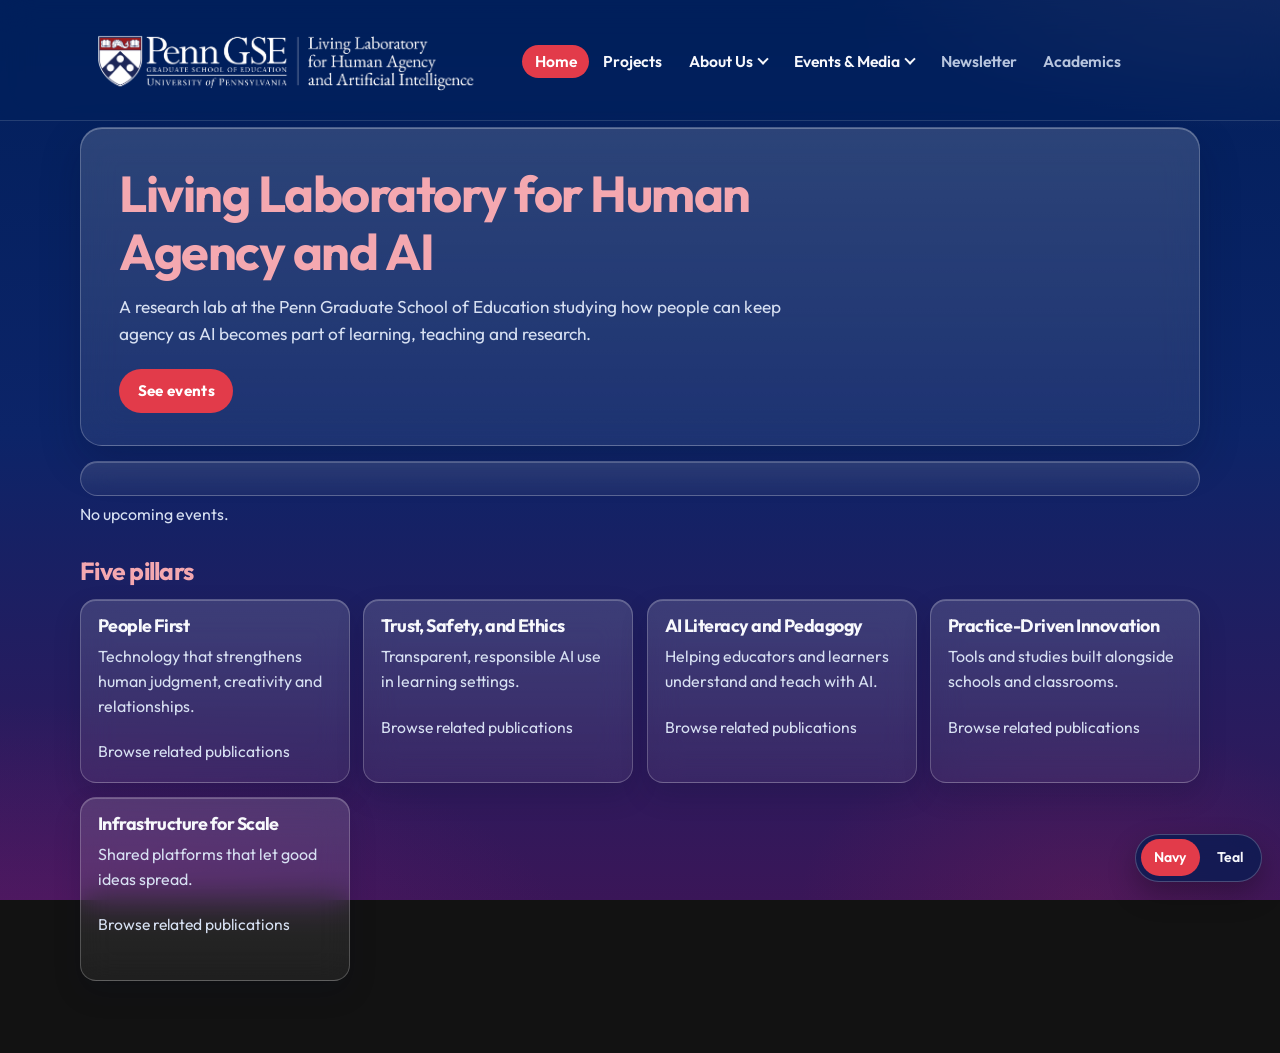
==== index.html @ fae5513e "Website look, navy or teal" ====
<!DOCTYPE html>
<html lang="en">
<head>
  <meta charset="UTF-8">
  <meta name="viewport" content="width=device-width, initial-scale=1.0">
  <title>Living Lab</title>
  <link rel="preconnect" href="https://fonts.googleapis.com">
  <link rel="preconnect" href="https://fonts.gstatic.com" crossorigin>
  <link href="https://fonts.googleapis.com/css2?family=Outfit:wght@400;500;600;700&display=swap" rel="stylesheet">
  <script src="/assets/theme.js"></script>
  <link rel="stylesheet" href="/assets/site.css">
</head>
<body>
  <header class="site-header">
    <div class="site-header-inner">
      <a class="brand" href="/">
        <img class="brand-logo" src="/media/general/Logo_GSE_LivingLab_White_RGB.png" alt="Penn GSE Living Laboratory for Human Agency and Artificial Intelligence">
      </a>
      <nav class="site-nav" aria-label="Site">
        <a href="/" aria-current="page">Home</a>
        <a href="/projects/">Projects</a>
        <details class="nav-menu">
          <summary>About Us</summary>
          <div class="nav-menu-panel">
            <span class="nav-later">Our Mission<span class="visually-hidden">, coming later</span></span>
            <a href="/team/">People</a>
            <span class="nav-later">Work With Us<span class="visually-hidden">, coming later</span></span>
          </div>
        </details>
        <details class="nav-menu">
          <summary>Events &amp; Media</summary>
          <div class="nav-menu-panel">
            <a href="/events/">Events</a>
            <a href="/news/">News</a>
            <span class="nav-later">Publications<span class="visually-hidden">, coming later</span></span>
            <span class="nav-later">Podcast<span class="visually-hidden">, coming later</span></span>
            <span class="nav-later">AI Tinkery<span class="visually-hidden">, coming later</span></span>
          </div>
        </details>
        <span class="nav-later">Newsletter<span class="visually-hidden">, coming later</span></span>
        <span class="nav-later">Academics<span class="visually-hidden">, coming later</span></span>
      </nav>
    </div>
    </header>

  <main class="page">
    <section class="hero" aria-labelledby="hero-title">
      <h1 id="hero-title">Living Laboratory for Human Agency and AI</h1>
      <p>A research lab at the Penn Graduate School of Education studying how people can keep agency as AI becomes part of learning, teaching and research.</p>
      <a class="button" href="/events/">See events</a>
    </section>

    <a class="event-card" id="next-event" href="/events/" hidden></a>
    <p class="empty" id="events-empty" hidden>No upcoming events.</p>

    <h2 class="section-title">Five pillars</h2>
    <div class="pillars">
      <article class="pillar">
        <h3>People First</h3>
        <p>Technology that strengthens human judgment, creativity and relationships.</p>
        <p class="later-link">Browse related publications<span class="visually-hidden">, coming later</span></p>
      </article>
      <article class="pillar">
        <h3>Trust, Safety, and Ethics</h3>
        <p>Transparent, responsible AI use in learning settings.</p>
        <p class="later-link">Browse related publications<span class="visually-hidden">, coming later</span></p>
      </article>
      <article class="pillar">
        <h3>AI Literacy and Pedagogy</h3>
        <p>Helping educators and learners understand and teach with AI.</p>
        <p class="later-link">Browse related publications<span class="visually-hidden">, coming later</span></p>
      </article>
      <article class="pillar">
        <h3>Practice-Driven Innovation</h3>
        <p>Tools and studies built alongside schools and classrooms.</p>
        <p class="later-link">Browse related publications<span class="visually-hidden">, coming later</span></p>
      </article>
      <article class="pillar">
        <h3>Infrastructure for Scale</h3>
        <p>Shared platforms that let good ideas spread.</p>
        <p class="later-link">Browse related publications<span class="visually-hidden">, coming later</span></p>
      </article>
      </div>
    </main>

  <script>
    const nextEvent = document.querySelector("#next-event");
    const empty = document.querySelector("#events-empty");

    function isPublished(entry) {
      return String(entry && entry.status || "").trim().toLowerCase() !== "hidden";
    }

    function dateKey(value) {
      const text = String(value || "").slice(0, 10);
      return /^\d{4}-\d{2}-\d{2}$/.test(text) ? text : "";
    }

    function formatDate(key) {
      const months = ["Jan", "Feb", "Mar", "Apr", "May", "Jun", "Jul", "Aug", "Sep", "Oct", "Nov", "Dec"];
      const [year, month, day] = key.split("-").map(Number);
      return `${months[month - 1]} ${day}, ${year}`;
    }

    function todayKey() {
      const now = new Date();
      const month = String(now.getMonth() + 1).padStart(2, "0");
      const day = String(now.getDate()).padStart(2, "0");
      return `${now.getFullYear()}-${month}-${day}`;
    }

    function showNext(events) {
      const today = todayKey();
      const upcoming = events
        .filter(isPublished)
        .map((event) => ({ ...event, key: dateKey(event.date) }))
        .filter((event) => event.title && event.key >= today)
        .sort((a, b) => a.key.localeCompare(b.key));
      const event = upcoming[0];
      if (!event) {
        empty.hidden = false;
        return;
      }

      const kicker = document.createElement("p");
      kicker.className = "kicker";
      kicker.textContent = `Next event, ${formatDate(event.key)}`;
      if (event.sample) {
        const sample = document.createElement("span");
        sample.className = "sample";
        sample.textContent = "Sample";
        kicker.append(sample);
      }

      const title = document.createElement("h2");
      title.textContent = event.title;

      nextEvent.append(kicker, title);
      if (event.location) {
        const where = document.createElement("p");
        where.className = "where";
        where.textContent = event.location;
        nextEvent.append(where);
      }
      nextEvent.hidden = false;
    }

    fetch("/events.json", { cache: "no-store" })
      .then((response) => (response.ok ? response.json() : []))
      .then((data) => showNext(Array.isArray(data) ? data : []))
      .catch(() => {
        empty.hidden = false;
    });
  </script>
</body>
</html>
---- assets/site.css ----
:root {
  --bg: #011f5b;
  --ink: #f7f8fc;
  --muted: #d7e0f2;
  --faint: #b7c5de;
  --line: rgba(255, 255, 255, 0.22);
  --highlight: #f4a8b0;
  --coral: var(--highlight);
  --accent: #e23b4a;
  --accent-ink: #fff;
  --nav: #f7f8fc;
  --glass: rgba(255, 255, 255, 0.1);
  --header-bg: rgba(1, 31, 91, 0.55);
  --menu-bg: rgba(8, 28, 82, 0.78);
  --wash: rgba(1, 20, 60, 0.45);
  --hover: rgba(244, 168, 176, 0.75);
  --initials: rgba(244, 168, 176, 0.22);
  --grid: transparent;
  --glow-a: rgba(244, 168, 176, 0.22);
  --glow-b: rgba(110, 28, 110, 0.55);
  --glow-c: rgba(120, 30, 90, 0.35);
  --bg-start: #011f5b;
  --bg-mid: #0c2468;
  --bg-end: #3a1658;
  --radius: 18px;
  --header: 1120px;
  color-scheme: dark;
}

html[data-theme="teal"] {
  --highlight: #7ee9e1;
  --accent: #7ee9e1;
  --accent-ink: #04262c;
  --muted: #d7f6f4;
  --faint: #a9d4d2;
  --header-bg: rgba(3, 28, 33, 0.62);
  --menu-bg: rgba(4, 36, 42, 0.84);
  --wash: rgba(2, 24, 30, 0.5);
  --hover: rgba(126, 233, 225, 0.75);
  --initials: rgba(126, 233, 225, 0.22);
  --grid: rgba(126, 233, 225, 0.09);
  --glow-a: rgba(126, 233, 225, 0.2);
  --glow-b: rgba(10, 78, 86, 0.55);
  --glow-c: rgba(16, 92, 98, 0.4);
  --bg-start: #031c21;
  --bg-mid: #06343c;
  --bg-end: #0b4c54;
}

* { box-sizing: border-box; }

body {
  margin: 0;
  min-height: 100vh;
  font-family: Outfit, "Segoe UI", system-ui, sans-serif;
  font-size: 16px;
  line-height: 1.55;
  color: var(--ink);
  background:
    linear-gradient(var(--grid) 1px, transparent 1px),
    linear-gradient(90deg, var(--grid) 1px, transparent 1px),
    radial-gradient(ellipse 70% 45% at 100% -10%, var(--glow-a), transparent 55%),
    radial-gradient(ellipse 80% 55% at 0% 110%, var(--glow-b), transparent 58%),
    radial-gradient(ellipse 45% 40% at 85% 100%, var(--glow-c), transparent 50%),
    linear-gradient(180deg, var(--bg-start) 0%, var(--bg-mid) 48%, var(--bg-end) 100%);
  background-size: 72px 72px, 72px 72px, auto, auto, auto, auto;
  background-attachment: fixed;
}

a { color: inherit; }

.site-header {
  position: sticky;
  top: 0;
  z-index: 10;
  background: var(--header-bg);
  border-bottom: 1px solid rgba(255, 255, 255, 0.14);
  -webkit-backdrop-filter: blur(18px);
  backdrop-filter: blur(18px);
}

.site-header-inner,
.page {
  width: min(var(--header), calc(100% - 3rem));
  margin: 0 auto;
}

.site-header-inner {
  display: flex;
  align-items: center;
  gap: 1.4rem;
  min-width: 0;
  padding: 1rem 0 0.85rem;
}

.brand {
  display: block;
  flex: 0 1 420px;
  min-width: 0;
  max-width: 100%;
  color: inherit;
  text-decoration: none;
}

.brand-logo {
  display: block;
  width: 100%;
  height: auto;
}

.site-nav {
  display: flex;
  flex: 1 1 0;
  flex-wrap: wrap;
  align-items: center;
  gap: 0.1rem;
  min-width: 0;
}

.site-nav a,
.site-nav .nav-later {
  flex: none;
  padding: 0.38rem 0.78rem;
  border-radius: 999px;
  font-size: 0.98rem;
  font-weight: 600;
  line-height: 1.3;
  white-space: nowrap;
}

.site-nav a {
  color: var(--nav);
  text-decoration: none;
}

.site-nav a:hover { color: #fff; }

.site-nav a[aria-current="page"] {
  background: var(--accent);
  color: var(--accent-ink);
}

.site-nav a[aria-current="page"]:hover { color: var(--accent-ink); }

.nav-later {
  color: var(--faint);
  cursor: default;
}

.nav-menu {
  position: relative;
  flex: none;
}

.nav-menu > summary {
  display: flex;
  align-items: center;
  gap: 0.4rem;
  padding: 0.38rem 0.78rem;
  border-radius: 999px;
  color: var(--nav);
  font-size: 0.98rem;
  font-weight: 600;
  line-height: 1.3;
  list-style: none;
  cursor: pointer;
  white-space: nowrap;
}

.nav-menu > summary::-webkit-details-marker { display: none; }

.nav-menu > summary::marker { content: ""; }

.nav-menu > summary::after {
  content: "";
  width: 0.38rem;
  height: 0.38rem;
  border-right: 2px solid currentColor;
  border-bottom: 2px solid currentColor;
  transform: translateY(-0.12rem) rotate(45deg);
}

.nav-menu[open] > summary::after {
  transform: translateY(0.08rem) rotate(225deg);
}

.nav-menu > summary:hover,
.nav-menu[open] > summary { color: #fff; }

.nav-menu.is-current > summary {
  background: var(--accent);
  color: var(--accent-ink);
}

.nav-menu-panel {
  display: none;
  position: absolute;
  z-index: 20;
  top: calc(100% - 0.15rem);
  left: 0;
  min-width: 12.5rem;
  flex-direction: column;
  gap: 0.1rem;
  padding: 0.5rem 0.35rem 0.35rem;
  background: var(--menu-bg);
  border: 1px solid var(--line);
  border-radius: 14px;
  box-shadow: 0 14px 32px rgba(2, 8, 30, 0.35);
  backdrop-filter: blur(18px);
}

.nav-menu[open] > .nav-menu-panel,
.nav-menu:hover > .nav-menu-panel,
.nav-menu:focus-within > .nav-menu-panel {
  display: flex;
}

.nav-menu-panel a,
.nav-menu-panel .nav-later {
  display: block;
}

.page { padding: 0.35rem 0 4.5rem; }

.hero {
  background: linear-gradient(180deg, rgba(255, 255, 255, 0.16), rgba(255, 255, 255, 0.07));
  border: 1px solid var(--line);
  border-radius: 22px;
  box-shadow: inset 0 1px 0 rgba(255, 255, 255, 0.28), 0 16px 40px rgba(2, 12, 40, 0.22);
  backdrop-filter: blur(18px);
  padding: 2.3rem 2.4rem 2rem;
}

.hero h1,
.page-title,
.section-title,
.event-card h2,
.pillar h3,
.card h2,
.person h3 {
  margin: 0;
  font-weight: 700;
  letter-spacing: -0.03em;
  line-height: 1.15;
}

.hero h1,
.page-title,
.section-title,
.role-title {
  color: var(--coral);
}

.hero h1 {
  max-width: 14em;
  font-size: clamp(2.2rem, 4.4vw, 3.15rem);
}

.hero p {
  max-width: 42rem;
  margin: 0.85rem 0 0;
  color: var(--muted);
  font-size: 1.08rem;
}

.button {
  display: inline-block;
  margin-top: 1.35rem;
  padding: 0.62rem 1.15rem;
  border-radius: 999px;
  background: var(--accent);
  color: var(--accent-ink);
  font-weight: 700;
  font-size: 0.95rem;
  letter-spacing: 0.02em;
  text-decoration: none;
}

.button:hover { filter: brightness(1.08); }

.event-card {
  margin-top: 0.95rem;
  padding: 1rem 1.15rem 1.05rem;
  border: 1px solid var(--line);
  border-radius: var(--radius);
  background: linear-gradient(180deg, rgba(255, 255, 255, 0.12), rgba(255, 255, 255, 0.05));
  box-shadow: inset 0 1px 0 rgba(255, 255, 255, 0.2);
  backdrop-filter: blur(16px);
}

a.event-card {
  display: block;
  color: inherit;
  text-decoration: none;
}

a.event-card:hover { border-color: var(--hover); }

.kicker {
  margin: 0;
  color: var(--muted);
  font-size: 0.98rem;
}

.event-card h2 {
  margin-top: 0.35rem;
  font-size: 1.12rem;
}

.where,
.card-text,
.role,
.focus,
.page-lead,
.count,
.empty {
  color: var(--muted);
}

.where,
.card-text,
.role,
.focus { margin: 0.2rem 0 0; }

.section-title {
  margin: 1.85rem 0 0.9rem;
  font-size: 1.55rem;
}

.pillars,
.cards,
.people,
.events {
  display: grid;
  gap: 0.85rem;
}

.pillars { grid-template-columns: repeat(4, 1fr); }

.cards { grid-template-columns: repeat(auto-fill, minmax(280px, 1fr)); }
.people { grid-template-columns: repeat(auto-fill, minmax(300px, 1fr)); }

.events { grid-template-columns: 1fr; }

.pillar,
.card,
.person {
  border: 1px solid var(--line);
  border-radius: 16px;
  background: linear-gradient(180deg, rgba(255, 255, 255, 0.14), rgba(255, 255, 255, 0.06));
  box-shadow: inset 0 1px 0 rgba(255, 255, 255, 0.22), 0 12px 28px rgba(2, 12, 40, 0.16);
  backdrop-filter: blur(16px);
}

.pillar,
.card { padding: 1rem 1.05rem 1.05rem; }

.pillar {
  display: flex;
  flex-direction: column;
  min-height: 11.5rem;
}

.pillar h3,
.card h2,
.person h3 { font-size: 1.12rem; }

.pillar p,
.later-link { margin: 0.45rem 0 0; }

.pillar p { color: var(--muted); }

.later-link {
  margin-top: auto;
  padding-top: 0.85rem;
  color: var(--coral);
  font-size: 0.98rem;
}

.page-title {
  margin: 0.55rem 0 0.4rem;
  font-size: clamp(1.85rem, 3vw, 2.25rem);
}

.page-lead { margin: 0; }

.count {
  margin: 0.3rem 0 1.15rem;
  font-size: 0.92rem;
}

.group-title {
  margin: 0.4rem 0 0.7rem;
  font-size: 1.05rem;
  font-weight: 700;
}

.events .event-card { margin-top: 0; }

.events + .group-title,
.events + .events { margin-top: 1.4rem; }

.sample {
  display: inline-block;
  margin-left: 0.45rem;
  padding: 0.02rem 0.42rem;
  border: 1px solid var(--line);
  border-radius: 999px;
  color: var(--faint);
  font-size: 0.72rem;
  font-weight: 600;
  letter-spacing: 0.04em;
  line-height: 1.5;
  text-transform: uppercase;
  vertical-align: 0.12em;
}

.thumb {
  height: 158px;
  margin-bottom: 0.85rem;
  overflow: hidden;
  border: 1px solid var(--line);
  border-radius: 12px;
  background: var(--wash);
}

.thumb img {
  display: block;
  width: 100%;
  height: 100%;
  object-fit: cover;
}

.byline {
  margin: 0.35rem 0 0;
  color: var(--muted);
  font-size: 0.95rem;
}

.article-hero {
  display: block;
  width: 100%;
  max-height: 28rem;
  margin: 0.4rem 0 1.1rem;
  object-fit: cover;
  border: 1px solid var(--line);
  border-radius: 16px;
  background: var(--wash);
}

.article-date {
  margin: 0.45rem 0 0;
  color: var(--muted);
}

.author-row {
  display: flex;
  flex-wrap: wrap;
  gap: 0.75rem 1.1rem;
  margin: 1rem 0 0;
  padding: 0;
  list-style: none;
}

.author-chip {
  display: flex;
  align-items: center;
  gap: 0.55rem;
  color: inherit;
  text-decoration: none;
}

.author-chip .portrait,
.author-chip .initials {
  width: 2.6rem;
  height: 2.6rem;
  font-size: 0.85rem;
}

.article-body {
  max-width: 42rem;
  margin-top: 1.4rem;
}

.article-body p,
.article-body ul,
.article-body ol { margin: 0.8rem 0 0; }

.article-body h2,
.article-body h3,
.article-body h4,
.article-body h5,
.article-body h6 {
  margin: 1.3rem 0 0;
  font-weight: 700;
  letter-spacing: -0.03em;
}

.article-body h2 { font-size: 1.45rem; }
.article-body h3 { font-size: 1.2rem; }
.article-body h4 { font-size: 1.08rem; }
.article-body h5,
.article-body h6 { font-size: 1rem; }

.article-body a { color: var(--coral); }

.article-body img {
  display: block;
  max-width: 100%;
  margin-top: 0.8rem;
  border-radius: 12px;
}

.article-body blockquote {
  margin: 1rem 0 0;
  padding: 0.1rem 0 0.1rem 0.9rem;
  border-left: 3px solid var(--coral);
  color: var(--muted);
}

.article-body blockquote p { margin-top: 0.35rem; }

.article-table {
  margin-top: 1rem;
  overflow-x: auto;
}

.article-body table {
  width: 100%;
  border-collapse: collapse;
  font-size: 0.95rem;
}

.article-body th,
.article-body td {
  padding: 0.45rem 0.65rem;
  border: 1px solid var(--line);
  text-align: left;
  vertical-align: top;
}

.article-body th { background: rgba(255, 255, 255, 0.08); }

.article-body pre {
  margin: 1rem 0 0;
  padding: 0.85rem 1rem;
  overflow: auto;
  background: var(--wash);
  border: 1px solid var(--line);
  border-radius: 12px;
}

.article-body code {
  font-family: ui-monospace, SFMono-Regular, Menlo, Consolas, monospace;
  font-size: 0.92em;
}

.article-body :not(pre) > code {
  padding: 0.08rem 0.32rem;
  background: var(--wash);
  border-radius: 5px;
}

.article-body ins { text-underline-offset: 0.15em; }

.team-group + .team-group { margin-top: 1.75rem; }

.role-title {
  margin: 0 0 0.8rem;
  font-size: 1.35rem;
  font-weight: 700;
  letter-spacing: -0.03em;
}

a.card {
  display: block;
}

a.card,
a.person {
  color: inherit;
  text-decoration: none;
}

a.card:hover,
a.person:hover { border-color: var(--hover); }

.person {
  display: grid;
  grid-template-columns: 4.4rem 1fr;
  gap: 0.9rem;
  align-items: center;
  padding: 0.95rem 1rem;
}

.portrait,
.initials {
  width: 4.4rem;
  height: 4.4rem;
  border-radius: 50%;
}

.portrait {
  object-fit: cover;
  background: var(--wash);
}

.initials {
  display: grid;
  place-items: center;
  background: var(--initials);
  color: var(--ink);
  font-weight: 700;
}

.person h3,
.card h2 {
  display: flex;
  align-items: center;
  gap: 0.35rem;
}

.new-tab {
  width: 0.85em;
  height: 0.85em;
  flex: none;
  color: var(--muted);
}

.empty { margin: 0.4rem 0 0; }

.visually-hidden {
  position: absolute;
  width: 1px;
  height: 1px;
  padding: 0;
  margin: -1px;
  overflow: hidden;
  clip: rect(0, 0, 0, 0);
  white-space: nowrap;
  border: 0;
}

:focus-visible {
  outline: 2px solid var(--coral);
  outline-offset: 3px;
}

@media (max-width: 980px) {
  .pillars { grid-template-columns: repeat(2, 1fr); }
}

@media (max-width: 860px) {
  .site-header-inner {
    flex-wrap: wrap;
    gap: 0.75rem;
  }

  .site-nav { flex-basis: 100%; }
}

@media (max-width: 640px) {
  .site-header-inner,
  .page { width: min(var(--header), calc(100% - 2rem)); }

  .hero { padding: 1.35rem 1.15rem 1.2rem; }

  .pillars { grid-template-columns: 1fr; }

  .theme-switch { right: 0.75rem; bottom: 0.75rem; }
}

.theme-switch {
  position: fixed;
  right: 1.15rem;
  bottom: 1.15rem;
  z-index: 30;
  display: flex;
  gap: 0.2rem;
  padding: 0.28rem;
  border: 1px solid var(--line);
  border-radius: 999px;
  background: var(--menu-bg);
  box-shadow: 0 12px 28px rgba(0, 0, 0, 0.28);
  -webkit-backdrop-filter: blur(16px);
  backdrop-filter: blur(16px);
}

.theme-switch button {
  border: 0;
  border-radius: 999px;
  padding: 0.48rem 0.85rem;
  background: transparent;
  color: var(--ink);
  font: inherit;
  font-size: 0.88rem;
  font-weight: 600;
  cursor: pointer;
}

.theme-switch button[aria-pressed="true"] {
  background: var(--accent);
  color: var(--accent-ink);
}
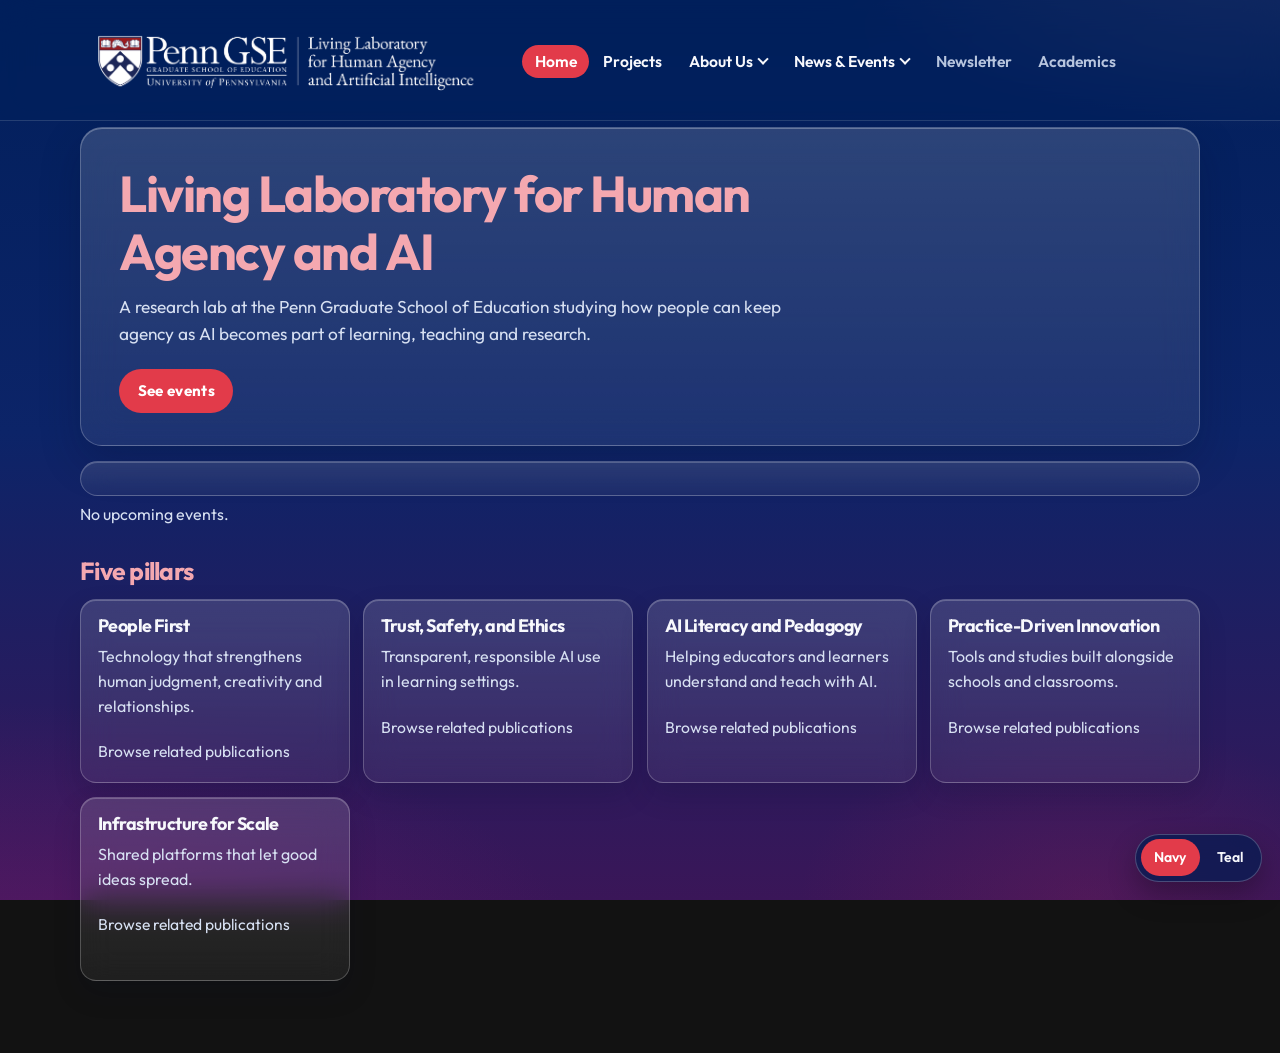
==== commit bf137cf3: "Link Projects to new folder" ====
--- a/index.html
+++ b/index.html
@@ -18,7 +18,7 @@
       </a>
       <nav class="site-nav" aria-label="Site">
         <a href="/" aria-current="page">Home</a>
-        <a href="/projects/">Projects</a>
+        <a href="/vibe-coded-projects/">Projects</a>
         <details class="nav-menu">
           <summary>About Us</summary>
           <div class="nav-menu-panel">
@@ -28,10 +28,10 @@
           </div>
         </details>
         <details class="nav-menu">
-          <summary>Events &amp; Media</summary>
+          <summary>News &amp; Events</summary>
           <div class="nav-menu-panel">
+            <a href="/news/">News</a>
             <a href="/events/">Events</a>
-            <a href="/news/">News</a>
             <span class="nav-later">Publications<span class="visually-hidden">, coming later</span></span>
             <span class="nav-later">Podcast<span class="visually-hidden">, coming later</span></span>
             <span class="nav-later">AI Tinkery<span class="visually-hidden">, coming later</span></span>
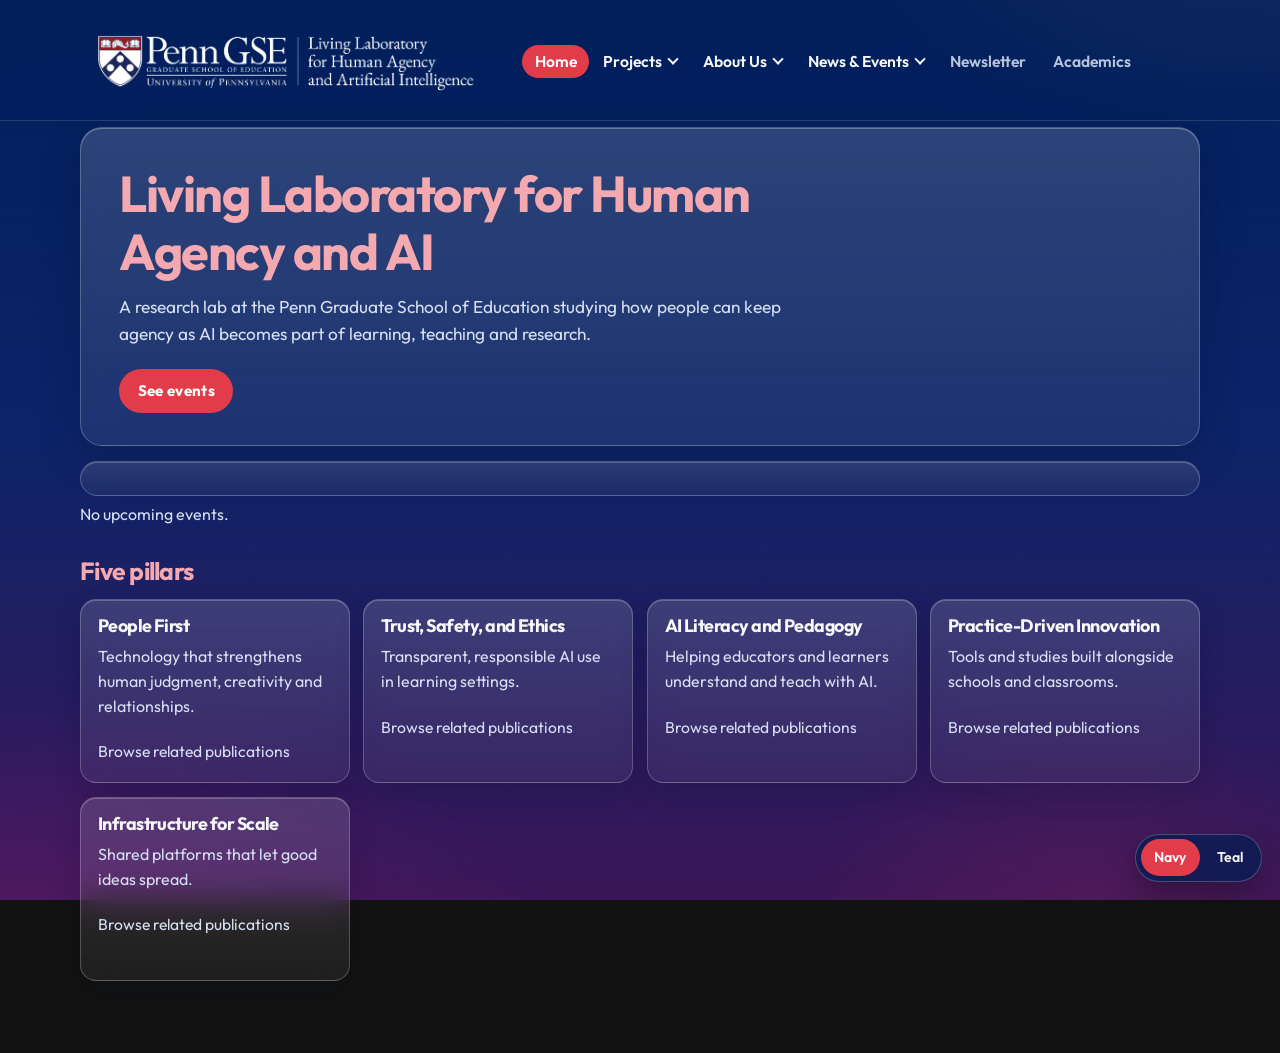
==== commit 68d456dc: "Separating PAPI and other projects" ====
--- a/index.html
+++ b/index.html
@@ -18,7 +18,13 @@
       </a>
       <nav class="site-nav" aria-label="Site">
         <a href="/" aria-current="page">Home</a>
-        <a href="/vibe-coded-projects/">Projects</a>
+        <details class="nav-menu">
+          <summary>Projects</summary>
+          <div class="nav-menu-panel">
+            <a href="/papi/">Penn AI Pedagogy Initiative (PAPI)</a>
+            <a href="/other-projects/">Other Projects</a>
+          </div>
+        </details>
         <details class="nav-menu">
           <summary>About Us</summary>
           <div class="nav-menu-panel">
--- a/assets/site.css
+++ b/assets/site.css
@@ -218,6 +218,8 @@
 .nav-menu-panel a,
 .nav-menu-panel .nav-later {
   display: block;
+  max-width: 18rem;
+  white-space: normal;
 }
 
 .page { padding: 0.35rem 0 4.5rem; }
@@ -437,6 +439,15 @@
   font-size: 0.95rem;
 }
 
+.byline-photo {
+  width: 1.35rem;
+  height: 1.35rem;
+  margin-right: 0.35rem;
+  object-fit: cover;
+  vertical-align: -0.3em;
+  border-radius: 50%;
+}
+
 .article-hero {
   display: block;
   width: 100%;
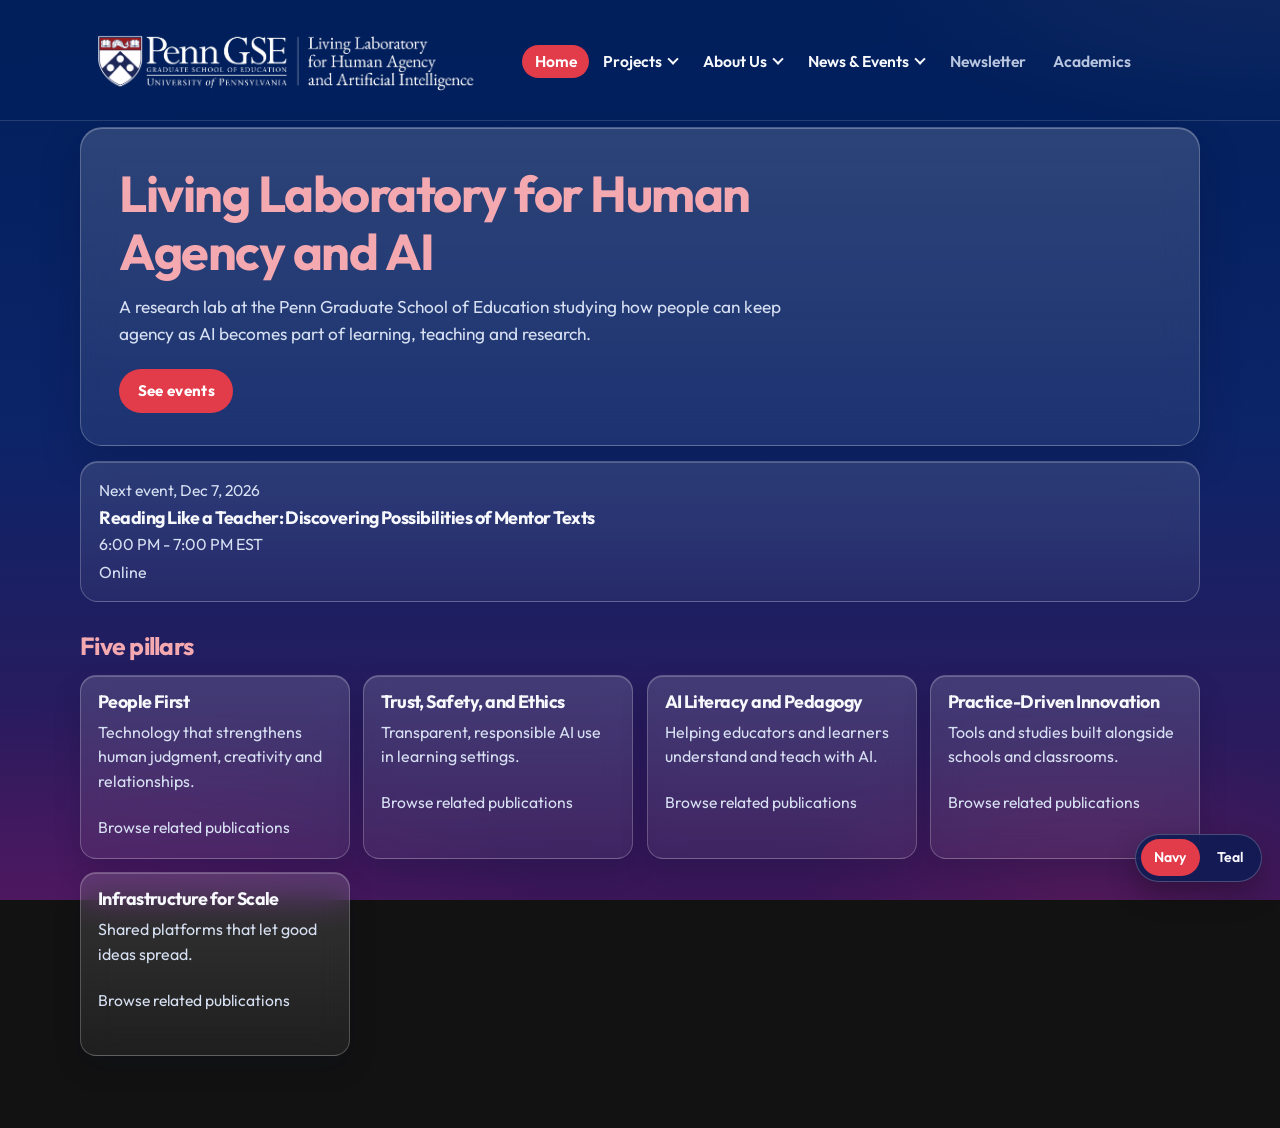
==== commit bf70ef7b: "Event syncing with GSE website" ====
--- a/index.html
+++ b/index.html
@@ -142,6 +142,12 @@
       title.textContent = event.title;
 
       nextEvent.append(kicker, title);
+      if (event.time) {
+        const when = document.createElement("p");
+        when.className = "where";
+        when.textContent = event.time;
+        nextEvent.append(when);
+      }
       if (event.location) {
         const where = document.createElement("p");
         where.className = "where";
--- a/assets/site.css
+++ b/assets/site.css
@@ -309,6 +309,13 @@
   font-size: 1.12rem;
 }
 
+.event-card h2 a {
+  color: inherit;
+  text-decoration: none;
+}
+
+.event-card h2 a:hover { text-decoration: underline; }
+
 .where,
 .card-text,
 .role,
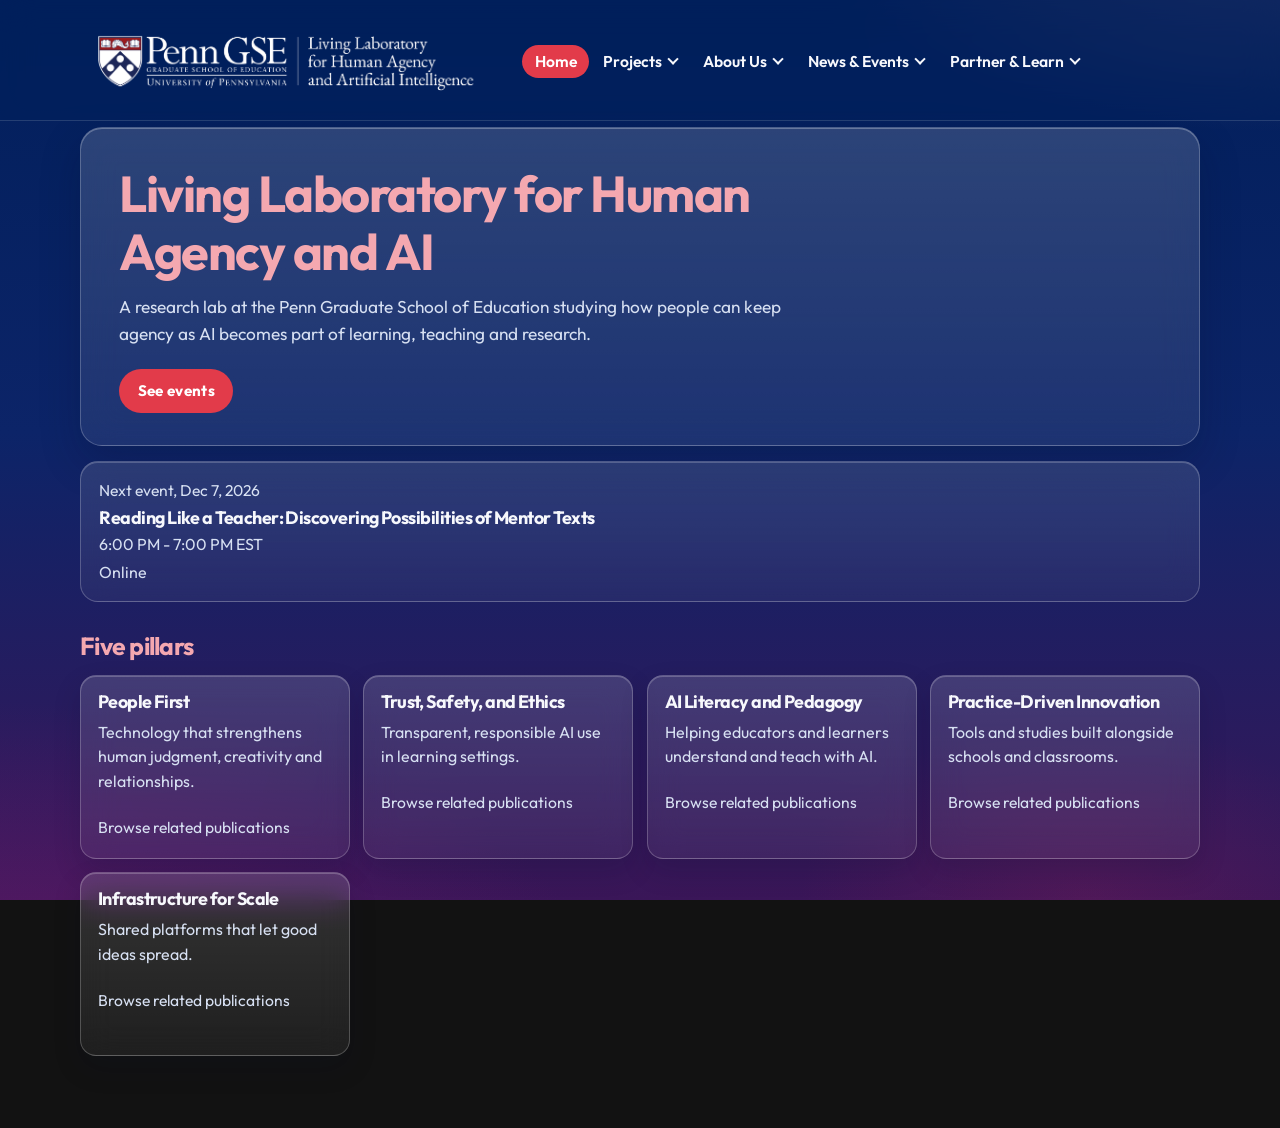
==== commit e3a66bf1: "Group coming-later items under Projects, News and Events, and Partner and Learn. Co-authored-by: Cur" ====
--- a/index.html
+++ b/index.html
@@ -23,6 +23,7 @@
           <div class="nav-menu-panel">
             <a href="/papi/">Penn AI Pedagogy Initiative (PAPI)</a>
             <a href="/other-projects/">Other Projects</a>
+            <span class="nav-later">Academics<span class="visually-hidden">, coming later</span></span>
           </div>
         </details>
         <details class="nav-menu">
@@ -41,10 +42,16 @@
             <span class="nav-later">Publications<span class="visually-hidden">, coming later</span></span>
             <span class="nav-later">Podcast<span class="visually-hidden">, coming later</span></span>
             <span class="nav-later">AI Tinkery<span class="visually-hidden">, coming later</span></span>
+            <span class="nav-later">Newsletter<span class="visually-hidden">, coming later</span></span>
           </div>
         </details>
-        <span class="nav-later">Newsletter<span class="visually-hidden">, coming later</span></span>
-        <span class="nav-later">Academics<span class="visually-hidden">, coming later</span></span>
+        <details class="nav-menu">
+          <summary>Partner &amp; Learn</summary>
+          <div class="nav-menu-panel">
+            <span class="nav-later">Capstone Sponsorship<span class="visually-hidden">, coming later</span></span>
+            <span class="nav-later">Teacher Inventor Fellowship<span class="visually-hidden">, coming later</span></span>
+          </div>
+        </details>
       </nav>
     </div>
     </header>
--- a/assets/site.css
+++ b/assets/site.css
@@ -27,26 +27,6 @@
   color-scheme: dark;
 }
 
-html[data-theme="teal"] {
-  --highlight: #7ee9e1;
-  --accent: #7ee9e1;
-  --accent-ink: #04262c;
-  --muted: #d7f6f4;
-  --faint: #a9d4d2;
-  --header-bg: rgba(3, 28, 33, 0.62);
-  --menu-bg: rgba(4, 36, 42, 0.84);
-  --wash: rgba(2, 24, 30, 0.5);
-  --hover: rgba(126, 233, 225, 0.75);
-  --initials: rgba(126, 233, 225, 0.22);
-  --grid: rgba(126, 233, 225, 0.09);
-  --glow-a: rgba(126, 233, 225, 0.2);
-  --glow-b: rgba(10, 78, 86, 0.55);
-  --glow-c: rgba(16, 92, 98, 0.4);
-  --bg-start: #031c21;
-  --bg-mid: #06343c;
-  --bg-end: #0b4c54;
-}
-
 * { box-sizing: border-box; }
 
 body {
@@ -684,39 +664,4 @@
   .hero { padding: 1.35rem 1.15rem 1.2rem; }
 
   .pillars { grid-template-columns: 1fr; }
-
-  .theme-switch { right: 0.75rem; bottom: 0.75rem; }
-}
-
-.theme-switch {
-  position: fixed;
-  right: 1.15rem;
-  bottom: 1.15rem;
-  z-index: 30;
-  display: flex;
-  gap: 0.2rem;
-  padding: 0.28rem;
-  border: 1px solid var(--line);
-  border-radius: 999px;
-  background: var(--menu-bg);
-  box-shadow: 0 12px 28px rgba(0, 0, 0, 0.28);
-  -webkit-backdrop-filter: blur(16px);
-  backdrop-filter: blur(16px);
-}
-
-.theme-switch button {
-  border: 0;
-  border-radius: 999px;
-  padding: 0.48rem 0.85rem;
-  background: transparent;
-  color: var(--ink);
-  font: inherit;
-  font-size: 0.88rem;
-  font-weight: 600;
-  cursor: pointer;
-}
-
-.theme-switch button[aria-pressed="true"] {
-  background: var(--accent);
-  color: var(--accent-ink);
-}
+}
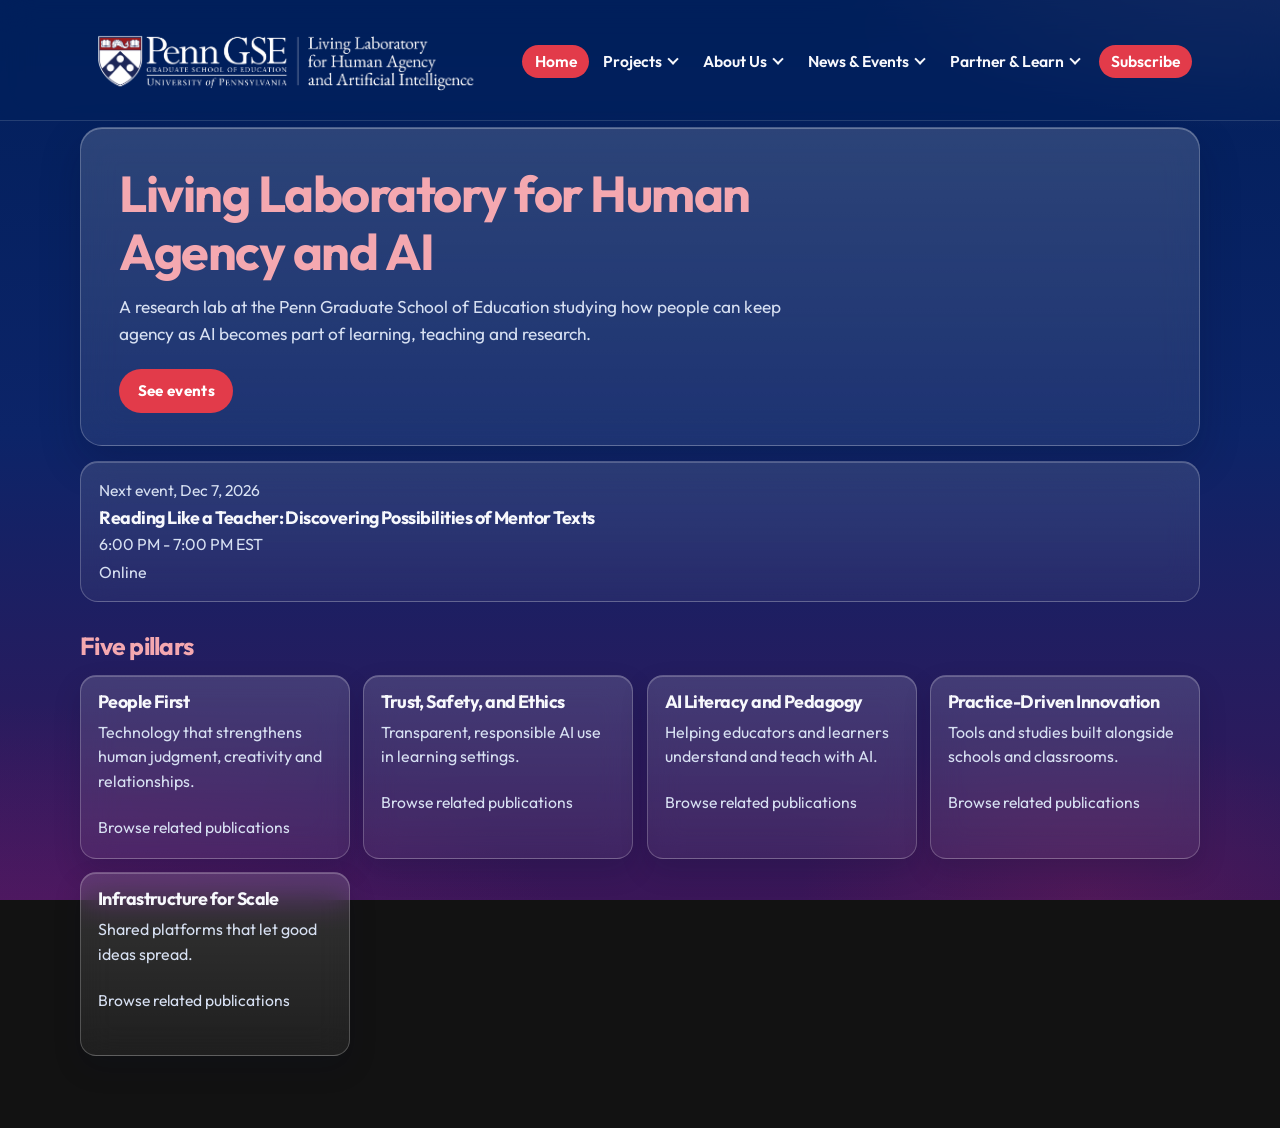
==== commit 71f270ab: "Subscribe to newsletter" ====
--- a/index.html
+++ b/index.html
@@ -41,17 +41,17 @@
             <a href="/events/">Events</a>
             <span class="nav-later">Publications<span class="visually-hidden">, coming later</span></span>
             <span class="nav-later">Podcast<span class="visually-hidden">, coming later</span></span>
-            <span class="nav-later">AI Tinkery<span class="visually-hidden">, coming later</span></span>
-            <span class="nav-later">Newsletter<span class="visually-hidden">, coming later</span></span>
+            <span class="nav-later">AI Thinkery<span class="visually-hidden">, coming later</span></span>
           </div>
         </details>
         <details class="nav-menu">
           <summary>Partner &amp; Learn</summary>
           <div class="nav-menu-panel">
             <span class="nav-later">Capstone Sponsorship<span class="visually-hidden">, coming later</span></span>
-            <span class="nav-later">Teacher Inventor Fellowship<span class="visually-hidden">, coming later</span></span>
+            <a href="/teacher-inventor-fellowship/">Teacher-Inventor Fellowship</a>
           </div>
         </details>
+        <a class="header-subscribe" href="https://preview.mailerlite.io/forms/2679311/200234955432789795/share" target="_blank" rel="noopener noreferrer">Subscribe</a>
       </nav>
     </div>
     </header>
--- a/assets/site.css
+++ b/assets/site.css
@@ -122,6 +122,17 @@
 
 .site-nav a[aria-current="page"]:hover { color: var(--accent-ink); }
 
+.site-nav a.header-subscribe {
+  margin-left: 0.35rem;
+  background: var(--accent);
+  color: var(--accent-ink);
+}
+
+.site-nav a.header-subscribe:hover {
+  color: var(--accent-ink);
+  filter: brightness(1.08);
+}
+
 .nav-later {
   color: var(--faint);
   cursor: default;
@@ -644,6 +655,112 @@
   outline-offset: 3px;
 }
 
+.fellowship-hero h1 { max-width: 16em; }
+
+.fellowship-status {
+  display: flex;
+  flex-wrap: wrap;
+  align-items: center;
+  gap: 0.7rem 1rem;
+  margin: 0 0 0.85rem;
+}
+
+.fellowship-badge {
+  display: inline-block;
+  padding: 0.28rem 0.62rem;
+  border-radius: 6px;
+  background: var(--accent);
+  color: var(--accent-ink);
+  font-size: 0.82rem;
+  font-weight: 700;
+  letter-spacing: 0.01em;
+}
+
+.fellowship-tagline {
+  margin: 0.7rem 0 0.85rem;
+  color: var(--highlight);
+  font-size: 1.2rem;
+  font-style: italic;
+  line-height: 1.35;
+}
+
+.fellowship-note {
+  margin: 0.85rem 0 0;
+  color: var(--muted);
+  font-size: 0.95rem;
+}
+
+.fellowship-card,
+.fellowship-apply {
+  margin-top: 1rem;
+  padding: 1.25rem 1.3rem 1.2rem;
+  border: 1px solid var(--line);
+  border-radius: var(--radius);
+  background: linear-gradient(180deg, rgba(255, 255, 255, 0.12), rgba(255, 255, 255, 0.05));
+  box-shadow: inset 0 1px 0 rgba(255, 255, 255, 0.2);
+  backdrop-filter: blur(16px);
+}
+
+.fellowship-card h3 {
+  margin: 1.2rem 0 0.4rem;
+  font-size: 1.05rem;
+}
+
+.fellowship-facts { margin: 0.8rem 0 0; }
+
+.fellowship-facts div {
+  display: grid;
+  grid-template-columns: 8.5rem 1fr;
+  gap: 0.8rem;
+  padding: 0.7rem 0;
+  border-top: 1px solid var(--line);
+}
+
+.fellowship-facts dt {
+  color: var(--highlight);
+  font-weight: 700;
+}
+
+.fellowship-facts dd { margin: 0; }
+
+.fellowship-dates {
+  display: grid;
+  grid-template-columns: repeat(4, 1fr);
+  gap: 0.8rem;
+  margin: 1rem 0 0;
+  padding: 0.9rem 0 0;
+  border-top: 3px solid var(--highlight);
+  list-style: none;
+}
+
+.fellowship-dates strong,
+.fellowship-dates span { display: block; }
+
+.fellowship-dates span {
+  color: var(--muted);
+  font-size: 0.92rem;
+}
+
+.fellowship-ideas {
+  display: grid;
+  grid-template-columns: repeat(2, 1fr);
+  gap: 0.45rem 1.2rem;
+  margin: 0.8rem 0 0;
+  padding: 0;
+  list-style: none;
+}
+
+.fellowship-ideas li {
+  padding-left: 0.85rem;
+  border-left: 3px solid var(--accent);
+}
+
+@media (max-width: 720px) {
+  .fellowship-facts div,
+  .fellowship-dates,
+  .fellowship-ideas { grid-template-columns: 1fr; }
+}
+
 @media (max-width: 980px) {
   .pillars { grid-template-columns: repeat(2, 1fr); }
 }
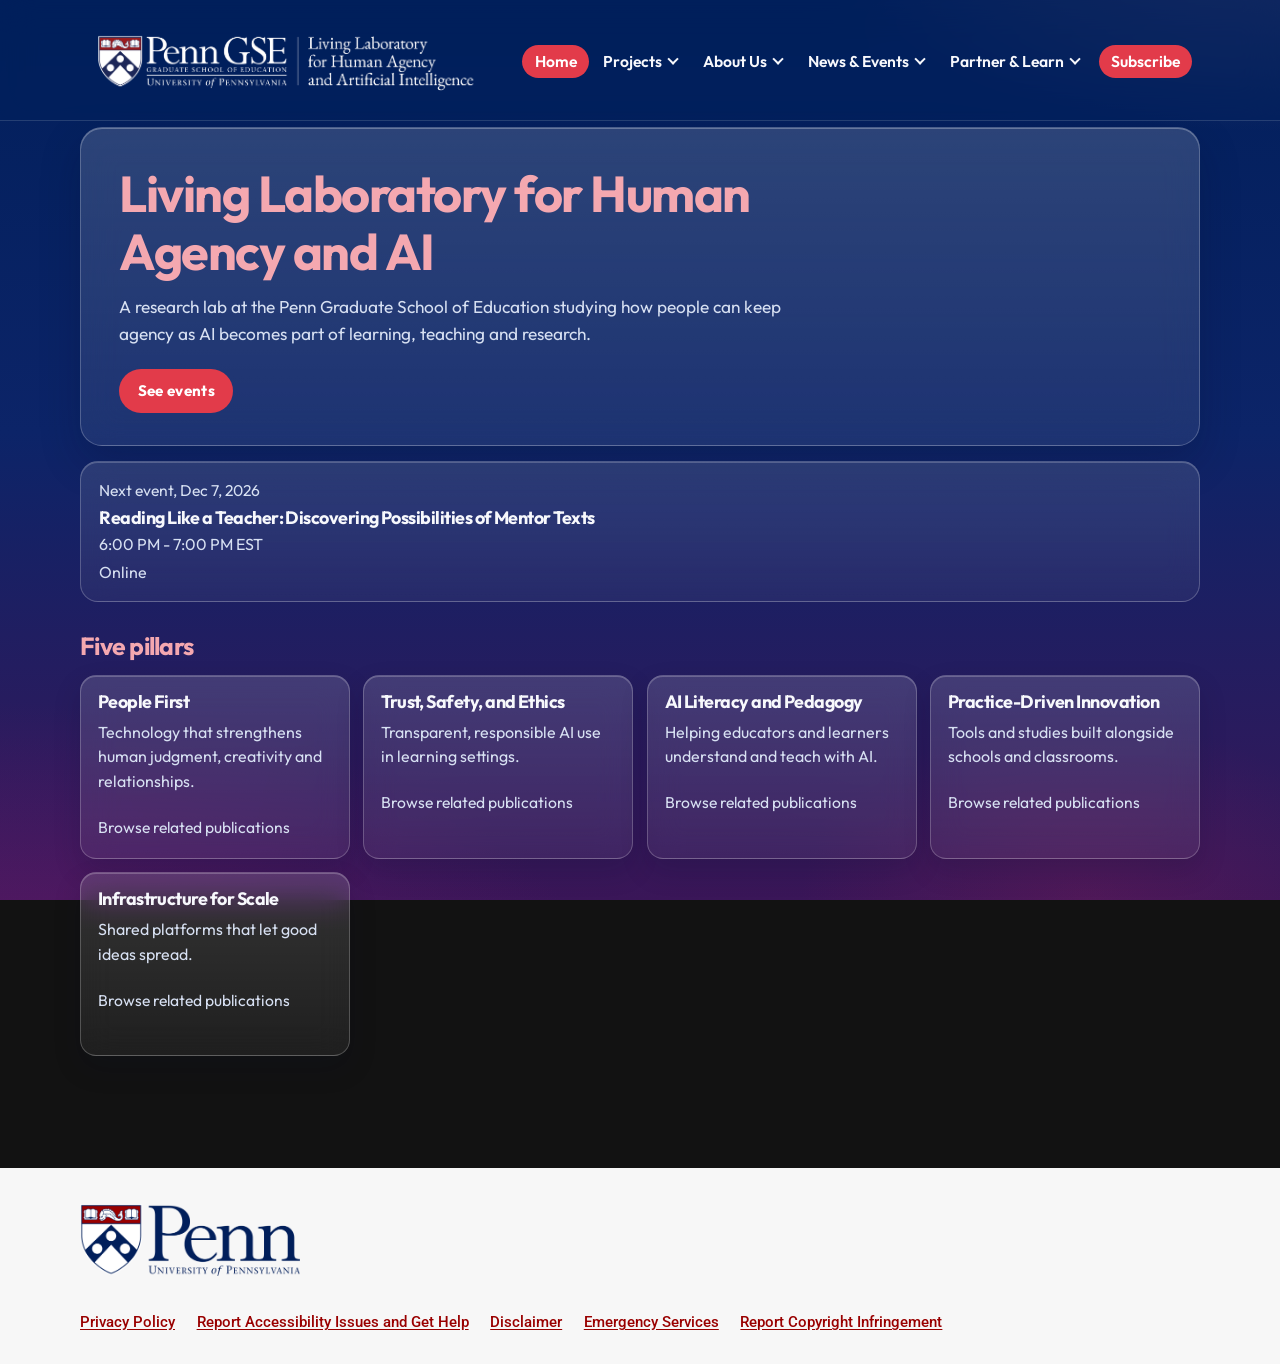
==== commit 3d6d5cdd: "Penn branding footer requirements" ====
--- a/index.html
+++ b/index.html
@@ -7,6 +7,7 @@
   <link rel="preconnect" href="https://fonts.googleapis.com">
   <link rel="preconnect" href="https://fonts.gstatic.com" crossorigin>
   <link href="https://fonts.googleapis.com/css2?family=Outfit:wght@400;500;600;700&display=swap" rel="stylesheet">
+  <link href="https://fonts.googleapis.com/css?family=Roboto:400,500,700&display=swap" rel="stylesheet">
   <script src="/assets/theme.js"></script>
   <link rel="stylesheet" href="/assets/site.css">
 </head>
@@ -171,5 +172,19 @@
         empty.hidden = false;
     });
   </script>
+  <footer class="site-footer">
+    <div class="site-footer-inner">
+      <a class="site-footer-logo" href="https://www.upenn.edu">
+        <img src="/media/general/UniversityofPennsylvania_FullLogo_RGB.png" alt="University of Pennsylvania">
+      </a>
+      <nav aria-label="University">
+        <a href="https://www.upenn.edu/about/privacy-policy">Privacy Policy</a>
+        <a href="https://accessibility.web-resources.upenn.edu/get-help">Report Accessibility Issues and Get Help</a>
+        <a href="https://www.upenn.edu/about/disclaimer">Disclaimer</a>
+        <a href="https://www.publicsafety.upenn.edu/contact/">Emergency Services</a>
+        <a href="https://www.upenn.edu/about/report-copyright-infringement">Report Copyright Infringement</a>
+      </nav>
+    </div>
+  </footer>
 </body>
 </html>
--- a/assets/site.css
+++ b/assets/site.css
@@ -30,6 +30,8 @@
 * { box-sizing: border-box; }
 
 body {
+  display: flex;
+  flex-direction: column;
   margin: 0;
   min-height: 100vh;
   font-family: Outfit, "Segoe UI", system-ui, sans-serif;
@@ -781,4 +783,52 @@
   .hero { padding: 1.35rem 1.15rem 1.2rem; }
 
   .pillars { grid-template-columns: 1fr; }
-}
+
+  .site-footer-inner { width: min(var(--header), calc(100% - 2rem)); }
+
+  .site-footer-logo img { height: 3.4rem; }
+}
+
+body > main { flex: 1 0 auto; }
+
+.site-footer {
+  margin-top: 2.5rem;
+  padding: 2.25rem 0 1.85rem;
+  background: #f7f7f7;
+  color: #000;
+}
+
+.site-footer-inner {
+  width: min(var(--header), calc(100% - 3rem));
+  margin: 0 auto;
+}
+
+.site-footer-logo {
+  display: inline-block;
+  margin: 0 0 1.75rem;
+  line-height: 0;
+  text-decoration: none;
+}
+
+.site-footer-logo img {
+  display: block;
+  height: 4.5rem;
+  width: auto;
+}
+
+.site-footer nav {
+  display: flex;
+  flex-wrap: wrap;
+  gap: 0.55rem 1.35rem;
+}
+
+.site-footer nav a {
+  color: #990000;
+  font-family: Roboto, "Helvetica Neue", Arial, sans-serif;
+  font-size: 0.95rem;
+  font-weight: 500;
+  text-decoration: underline;
+  text-underline-offset: 0.15em;
+}
+
+.site-footer nav a:hover { color: #011f5b; }
